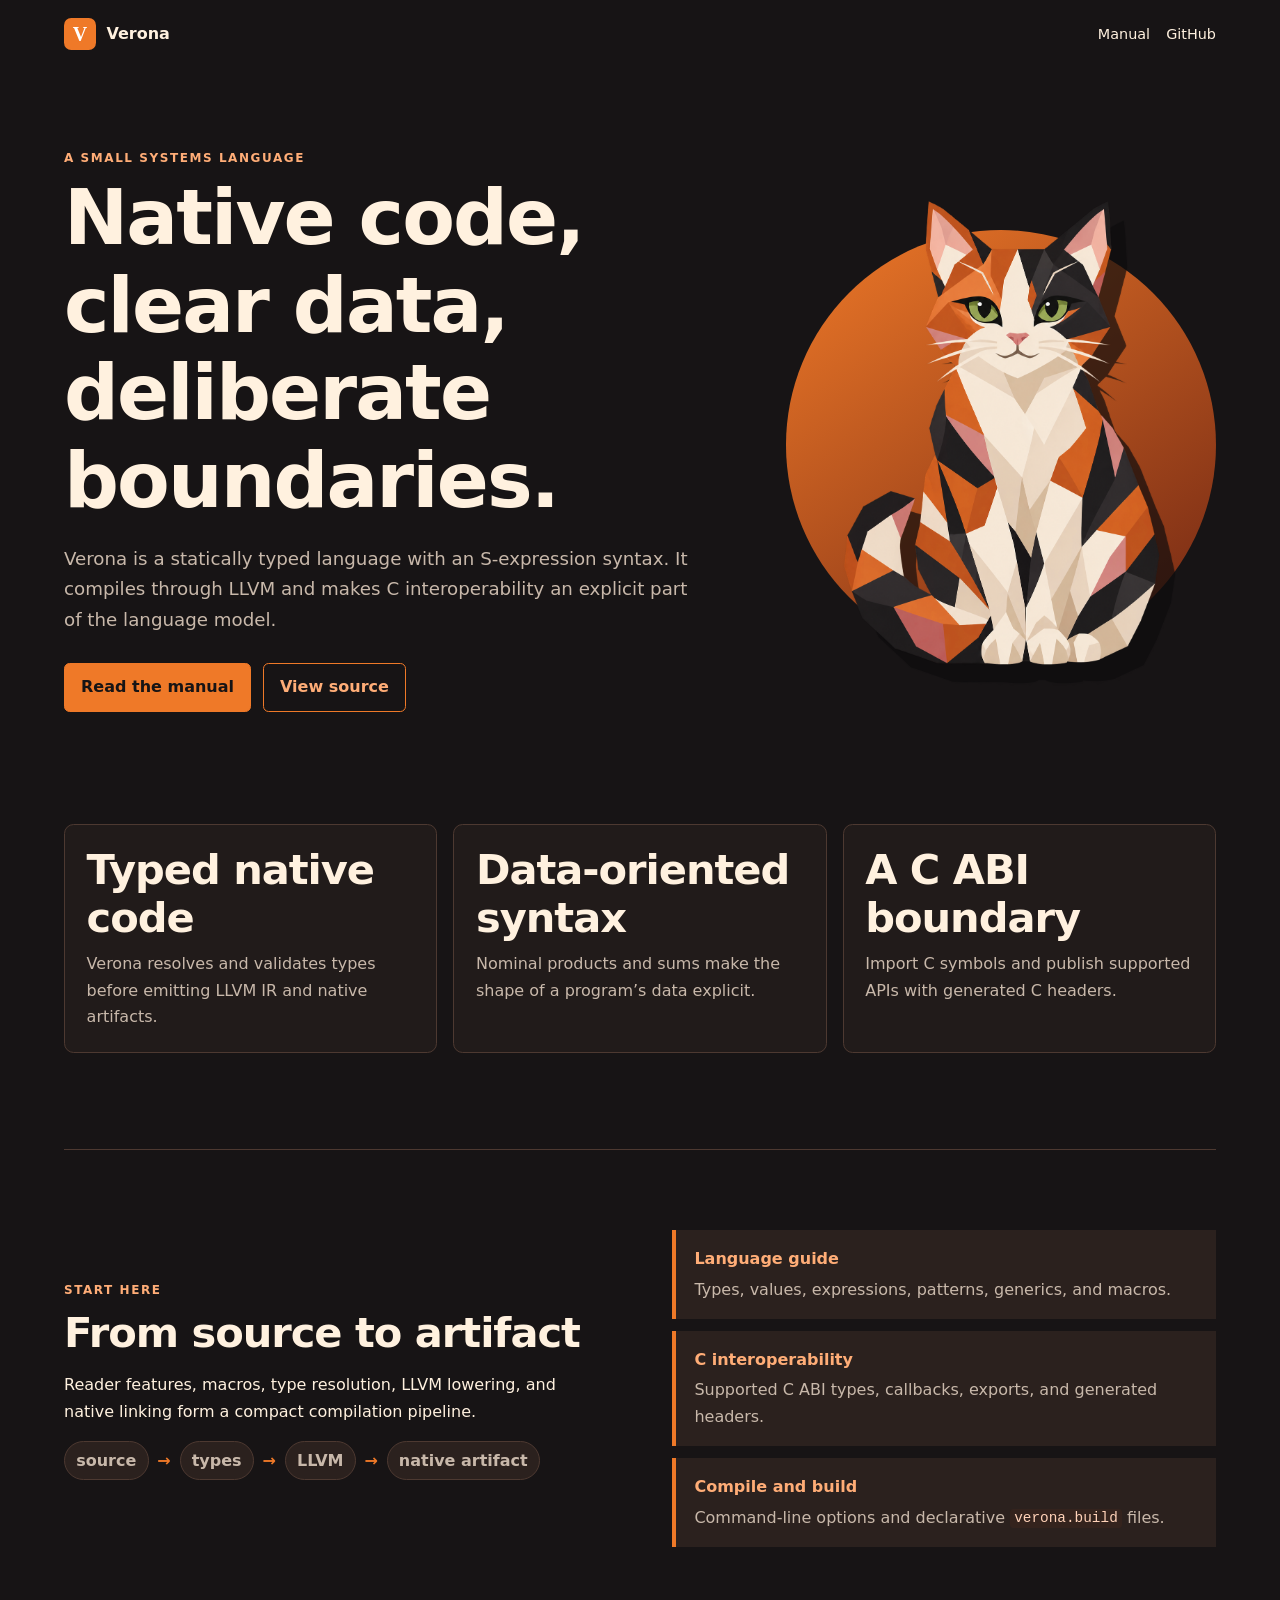
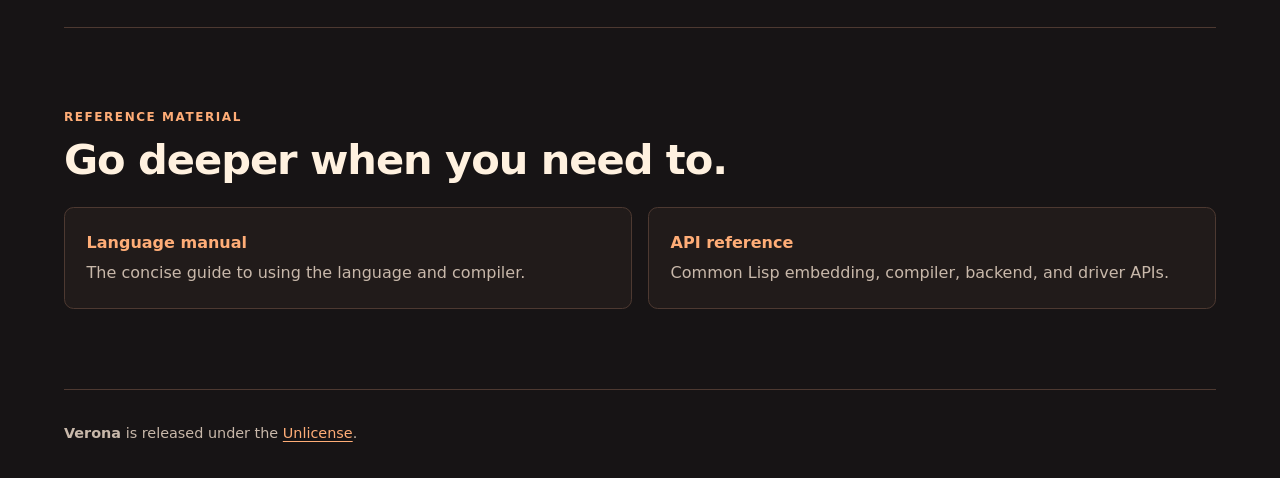
==== index.html @ 543a4e75 "Publish first Verona site" ====
<!doctype html>
<html lang="en">
<head>
  <meta charset="utf-8">
  <meta name="viewport" content="width=device-width, initial-scale=1">
  <meta name="description" content="Verona is a small, statically typed systems programming language that compiles through LLVM.">
  <title>Verona — A small systems language</title>
  <link rel="stylesheet" href="styles.css">
</head>
<body class="landing">
  <a class="skip-link" href="#content">Skip to content</a>
  <header class="site-header">
    <a class="brand" href="./" aria-label="Verona home"><span class="brand-mark" aria-hidden="true">V</span><span>Verona</span></a>
    <nav aria-label="Primary navigation">
      <a href="manual/">Manual</a>
      <a href="https://github.com/diasbruno/verona">GitHub</a>
    </nav>
  </header>

  <main id="content">
    <section class="landing-hero">
      <div>
        <p class="eyebrow">A small systems language</p>
        <h1>Native code, clear data, deliberate boundaries.</h1>
        <p class="lede">Verona is a statically typed language with an S-expression syntax. It compiles through LLVM and makes C interoperability an explicit part of the language model.</p>
        <p class="actions"><a class="button" href="manual/">Read the manual</a><a class="button button-secondary" href="https://github.com/diasbruno/verona">View source</a></p>
      </div>
      <div class="hero-visual">
        <img src="assets/calico.png" alt="A stylized calico cat illustration">
      </div>
    </section>

    <section class="overview" aria-label="Highlights">
      <article><h2>Typed native code</h2><p>Verona resolves and validates types before emitting LLVM IR and native artifacts.</p></article>
      <article><h2>Data-oriented syntax</h2><p>Nominal products and sums make the shape of a program’s data explicit.</p></article>
      <article><h2>A C ABI boundary</h2><p>Import C symbols and publish supported APIs with generated C headers.</p></article>
    </section>

    <section class="section start-grid">
      <div>
        <p class="eyebrow">Start here</p>
        <h2>From source to artifact</h2>
        <p>Reader features, macros, type resolution, LLVM lowering, and native linking form a compact compilation pipeline.</p>
        <p class="flow" aria-label="Compilation pipeline"><span>source</span><b aria-hidden="true">→</b><span>types</span><b aria-hidden="true">→</b><span>LLVM</span><b aria-hidden="true">→</b><span>native artifact</span></p>
      </div>
      <div class="start-links">
        <a href="manual/#language"><strong>Language guide</strong><span>Types, values, expressions, patterns, generics, and macros.</span></a>
        <a href="manual/#c-abi"><strong>C interoperability</strong><span>Supported C ABI types, callbacks, exports, and generated headers.</span></a>
        <a href="manual/#tooling"><strong>Compile and build</strong><span>Command-line options and declarative <code>verona.build</code> files.</span></a>
      </div>
    </section>

    <section class="section resources">
      <p class="eyebrow">Reference material</p>
      <h2>Go deeper when you need to.</h2>
      <div class="resource-grid">
        <a href="manual/"><strong>Language manual</strong><span>The concise guide to using the language and compiler.</span></a>
        <a href="https://github.com/diasbruno/verona/blob/development/docs/API.md"><strong>API reference</strong><span>Common Lisp embedding, compiler, backend, and driver APIs.</span></a>
      </div>
    </section>
  </main>

  <footer><p><strong>Verona</strong> is released under the <a href="https://github.com/diasbruno/verona/blob/development/license">Unlicense</a>.</p></footer>
</body>
</html>
---- styles.css ----
:root { --paper: #171415; --ink: #fff1df; --muted: #c8b8aa; --line: #4d3931; --accent: #ef7928; --accent-dark: #ffad77; --accent-soft: #43251d; --code: #100f10; --code-ink: #fff1df; --leaf: #a7bd73; --panel: #211b1a; --panel-raised: #2b211e; --max-width: 72rem; }
* { box-sizing: border-box; }
html { scroll-behavior: smooth; }
body { margin: 0; color: var(--ink); background: var(--paper); font-family: ui-sans-serif, system-ui, -apple-system, BlinkMacSystemFont, "Segoe UI", sans-serif; font-size: 1rem; line-height: 1.65; }
a { color: var(--accent-dark); text-underline-offset: .18em; } a:hover { color: var(--accent); }
code { padding: .08em .28em; border-radius: .22rem; background: #34231d; color: #ffd2b8; font-family: ui-monospace, SFMono-Regular, Menlo, Consolas, monospace; font-size: .9em; }
pre { margin: 0; padding: 1.25rem; overflow-x: auto; border-radius: .65rem; background: var(--code); color: var(--code-ink); box-shadow: 0 .75rem 2rem rgb(30 41 48 / 12%); line-height: 1.55; } pre code { padding: 0; background: transparent; color: inherit; font-size: .86rem; }
h1, h2, h3, h4 { line-height: 1.14; letter-spacing: -.025em; } h1 { max-width: 18ch; margin: .35rem 0 1.25rem; font-size: clamp(2.45rem, 6vw, 5rem); } h2 { margin: 0; font-size: clamp(1.75rem, 3.5vw, 2.6rem); } h3 { margin: 3rem 0 1rem; font-size: 1.38rem; } h4 { margin: 0 0 .45rem; font-size: 1.02rem; }
.skip-link { position: absolute; top: -4rem; left: 1rem; z-index: 3; padding: .65rem 1rem; border-radius: .3rem; background: var(--ink); color: white; } .skip-link:focus { top: 1rem; }
.site-header { display: flex; align-items: center; justify-content: space-between; width: min(calc(100% - 2.5rem), var(--max-width)); margin: 0 auto; padding: 1.15rem 0; }
.brand { display: inline-flex; align-items: center; gap: .65rem; color: var(--ink); font-weight: 800; text-decoration: none; } .brand:hover { color: var(--ink); } .brand-mark { display: grid; width: 2rem; height: 2rem; place-items: center; border-radius: .45rem; background: var(--accent); color: white; font-family: Georgia, serif; font-size: 1.25rem; }
nav { display: flex; flex-wrap: wrap; gap: 1rem; font-size: .9rem; } nav a { color: var(--ink); text-decoration: none; } nav a:hover { color: var(--accent); }
main { width: min(calc(100% - 2.5rem), var(--max-width)); margin: 0 auto; }.landing-hero { display: grid; grid-template-columns: 1.25fr .85fr; gap: clamp(2rem, 7vw, 6rem); align-items: center; min-height: 33rem; padding: 5rem 0 6rem; }.hero-visual { position: relative; display: grid; place-items: end center; min-height: 30rem; isolation: isolate; }.hero-visual::before { content: ""; position: absolute; z-index: -2; top: 2rem; left: 50%; width: min(29rem, 100%); aspect-ratio: 1; border-radius: 50%; background: linear-gradient(145deg, var(--accent), #6f2513); transform: translateX(-50%); }.hero-visual img { position: relative; z-index: 1; display: block; width: min(100%, 25rem); max-height: 30rem; object-fit: contain; object-position: bottom; filter: drop-shadow(1rem 1.2rem 0 rgb(13 12 13 / 70%)); }.manual-intro { padding: 4rem 0 4.5rem; }.lede { max-width: 58ch; color: var(--muted); font-size: 1.14rem; }.eyebrow { margin: 0; color: var(--accent-dark); font-size: .75rem; font-weight: 800; letter-spacing: .13em; text-transform: uppercase; }.actions { display: flex; flex-wrap: wrap; gap: .75rem; margin-top: 1.8rem; }.button { display: inline-block; padding: .62rem 1rem; border: 1px solid var(--accent); border-radius: .35rem; background: var(--accent); color: #171415; font-weight: 800; text-decoration: none; }.button:hover { background: var(--accent-dark); color: #171415; }.button-secondary { background: transparent; color: var(--accent-dark); }.button-secondary:hover { background: var(--accent-soft); color: var(--accent-dark); }
.overview, .feature-grid, .reserved-grid, .resource-grid { display: grid; grid-template-columns: repeat(3, 1fr); gap: 1rem; }.resource-grid { grid-template-columns: repeat(2, minmax(0, 1fr)); }.overview { margin: 0 0 6rem; }.overview article, .feature-grid article, .reserved-grid article, .resource-grid a { padding: 1.35rem; border: 1px solid var(--line); border-radius: .6rem; background: var(--panel); }.overview h2 { padding-bottom: .65rem; }.overview p, .feature-grid p, .reserved-grid p { margin: 0; color: var(--muted); }.resource-grid a, .start-links a { display: grid; gap: .25rem; text-decoration: none; }.resource-grid span, .start-links span { color: var(--muted); }.section { padding: 5rem 0; border-top: 1px solid var(--line); }.start-grid { display: grid; grid-template-columns: 1fr 1fr; gap: 4rem; align-items: center; }.start-grid h2 { margin-top: .5rem; }.resources h2 { margin-top: .5rem; padding-bottom: 1.5rem; }.start-links { display: grid; gap: .75rem; }.start-links a { padding: 1rem 1.15rem; border-left: .25rem solid var(--accent); background: var(--panel-raised); }.flow { display: flex; flex-wrap: wrap; align-items: center; gap: .55rem; color: var(--muted); font-weight: 650; }.flow span { padding: .35rem .7rem; border: 1px solid var(--line); border-radius: 999px; background: var(--panel-raised); }.flow b { color: var(--accent); }.toc { gap: .6rem; margin-top: 2rem; }.toc a { padding: .35rem .7rem; border: 1px solid var(--line); border-radius: 999px; background: var(--panel-raised); }.two-columns { display: grid; grid-template-columns: repeat(2, minmax(0, 1fr)); gap: 1.25rem; margin-top: 1.75rem; }.two-columns h3 { margin-top: 0; }.compact-list { padding-left: 1.2rem; }.compact-list li + li { margin-top: .65rem; }.table-scroll { overflow-x: auto; margin: 1.25rem 0; border: 1px solid var(--line); border-radius: .6rem; }table { width: 100%; border-collapse: collapse; min-width: 43rem; }th, td { padding: .8rem 1rem; border-bottom: 1px solid var(--line); text-align: left; vertical-align: top; }th { background: #352721; color: #ffe6d0; font-size: .82rem; letter-spacing: .035em; text-transform: uppercase; }tr:last-child td { border-bottom: 0; }.feature-grid { grid-template-columns: repeat(4, 1fr); }.reserved-grid { grid-template-columns: repeat(3, 1fr); }.note { margin: 1.5rem 0; padding: 1rem 1.15rem; border-left: .3rem solid var(--accent); background: var(--accent-soft); }.limits { padding-bottom: 6rem; }footer { display: flex; justify-content: space-between; gap: 1.5rem; width: min(calc(100% - 2.5rem), var(--max-width)); margin: 0 auto; padding: 2rem 0; border-top: 1px solid var(--line); color: var(--muted); font-size: .9rem; }footer p { margin: 0; }
@media (max-width: 760px) { .site-header { align-items: flex-start; gap: 1rem; } nav { justify-content: flex-end; gap: .45rem .85rem; }.landing-hero, .start-grid { grid-template-columns: 1fr; min-height: 0; gap: 2rem; }.landing-hero { padding: 3.25rem 0 4rem; }.hero-visual { min-height: 24rem; max-width: 27rem; }.hero-visual::before { top: 1rem; }.hero-visual img { max-height: 24rem; }.overview, .feature-grid, .reserved-grid, .resource-grid, .two-columns { grid-template-columns: 1fr; }.overview { margin-bottom: 4rem; }.section { padding: 3.75rem 0; }footer { display: block; }footer p + p { margin-top: .75rem; }}
@media (max-width: 450px) { .site-header, main, footer { width: min(calc(100% - 1.5rem), var(--max-width)); }.brand { font-size: .95rem; }nav { font-size: .78rem; }}
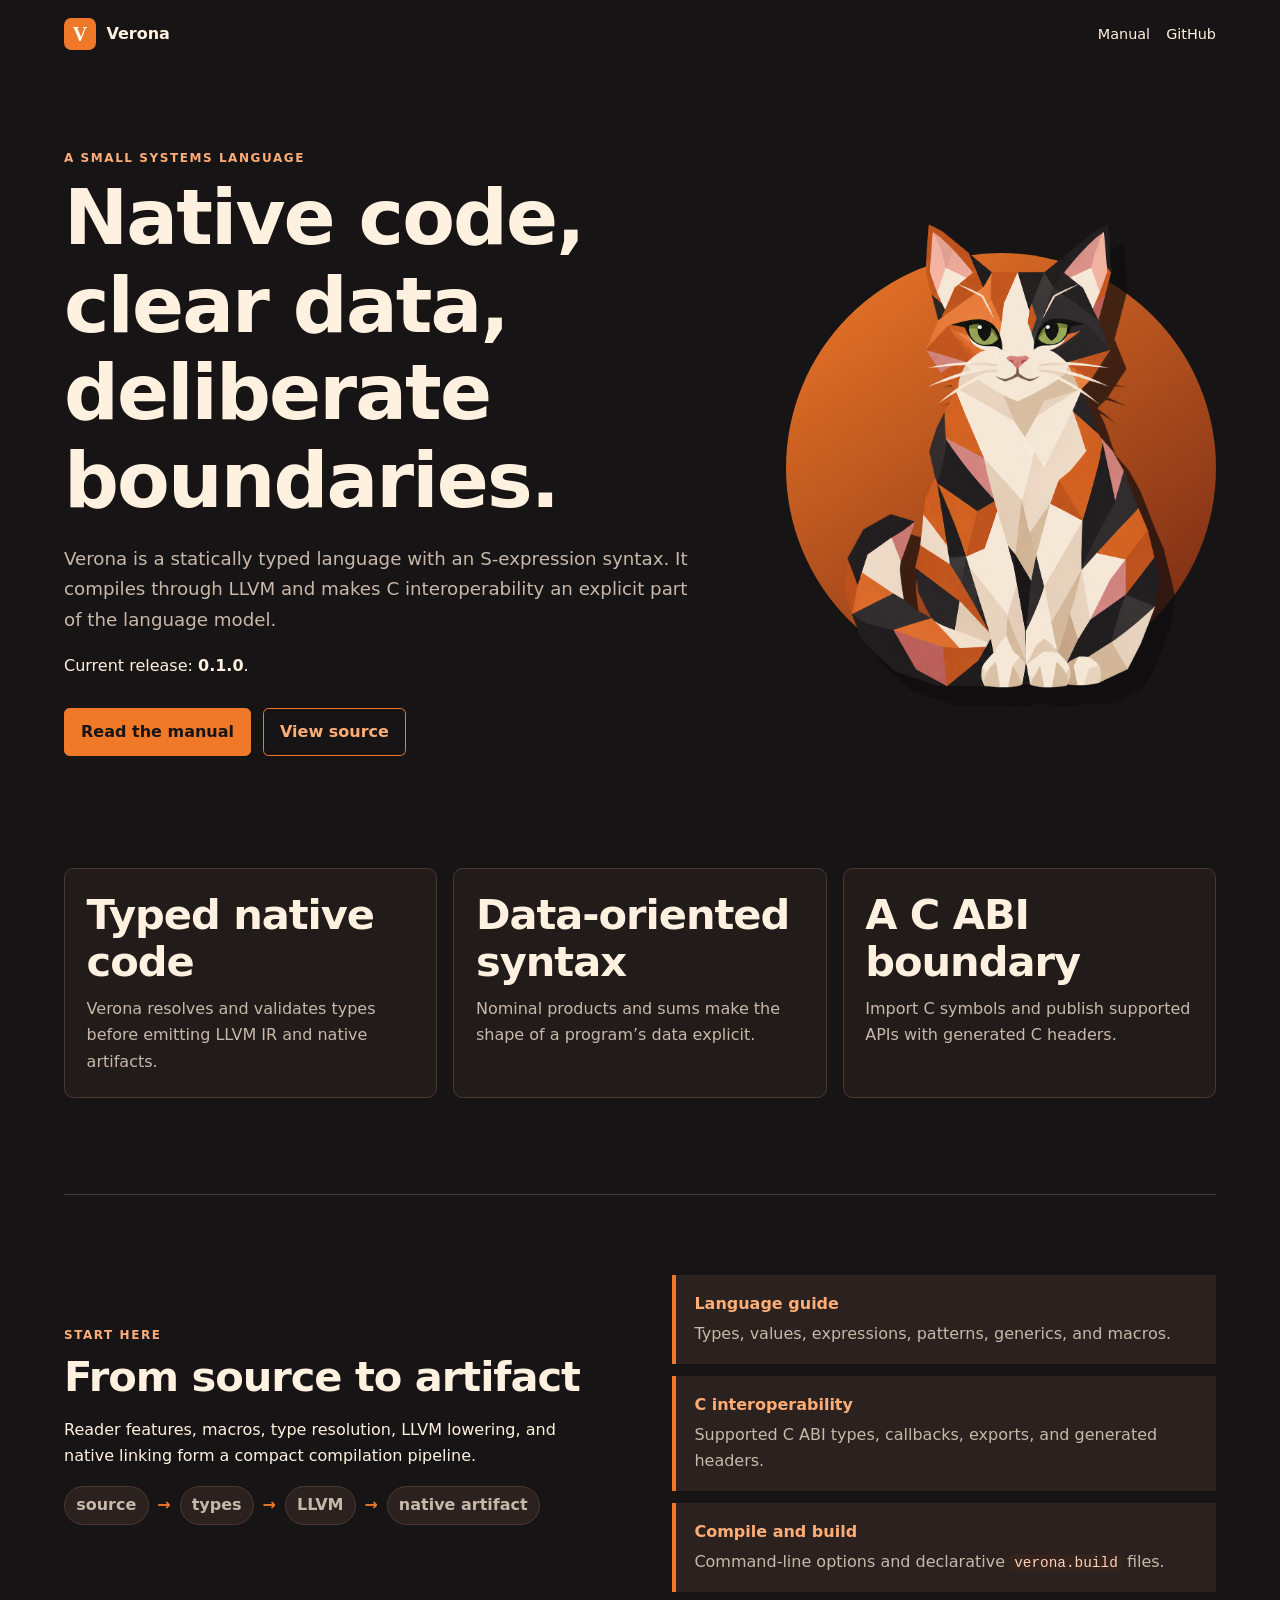
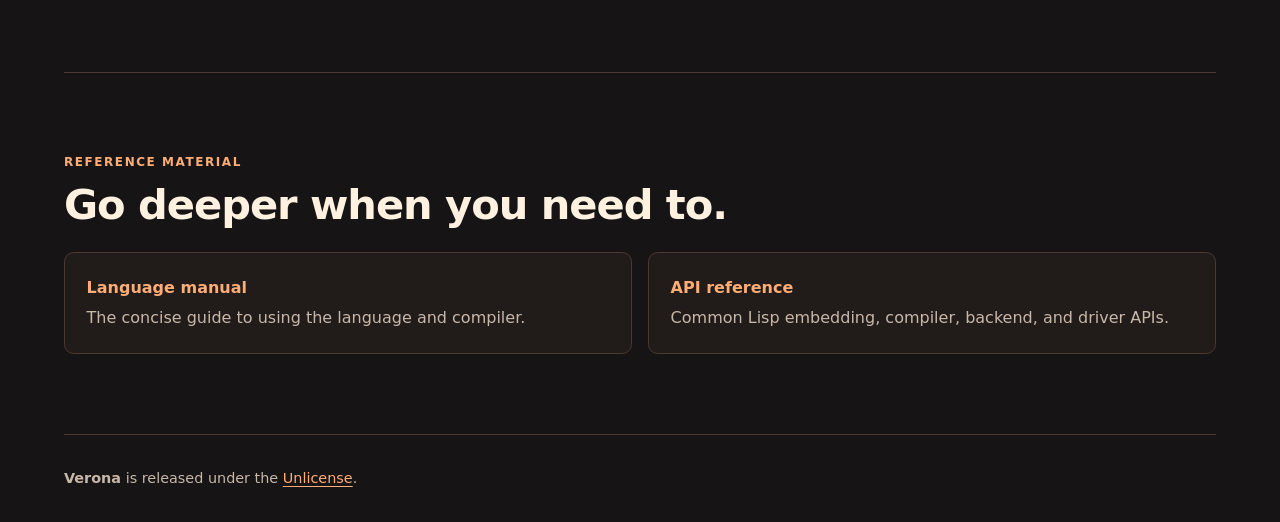
==== commit 8bc38a8a: "Document Verona 0.1.0 release" ====
--- a/index.html
+++ b/index.html
@@ -23,6 +23,7 @@
         <p class="eyebrow">A small systems language</p>
         <h1>Native code, clear data, deliberate boundaries.</h1>
         <p class="lede">Verona is a statically typed language with an S-expression syntax. It compiles through LLVM and makes C interoperability an explicit part of the language model.</p>
+        <p>Current release: <strong>0.1.0</strong>.</p>
         <p class="actions"><a class="button" href="manual/">Read the manual</a><a class="button button-secondary" href="https://github.com/diasbruno/verona">View source</a></p>
       </div>
       <div class="hero-visual">
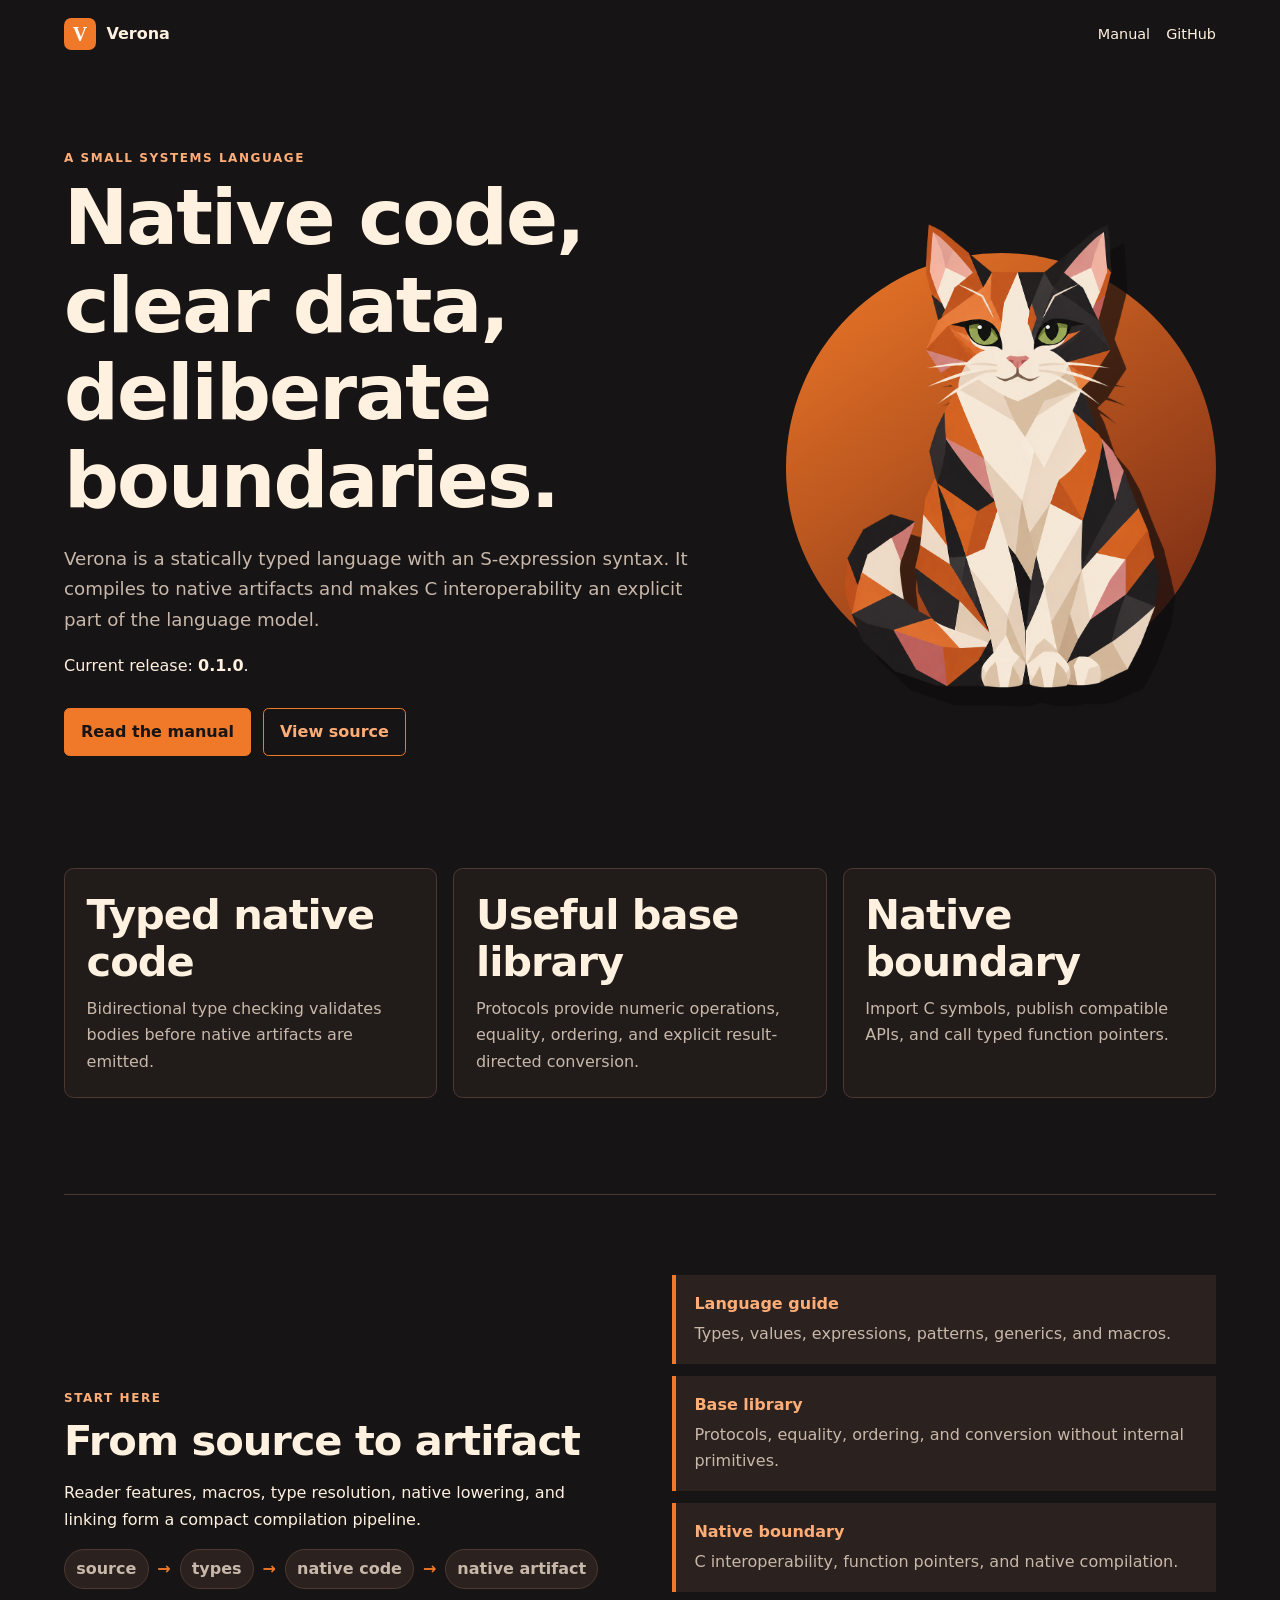
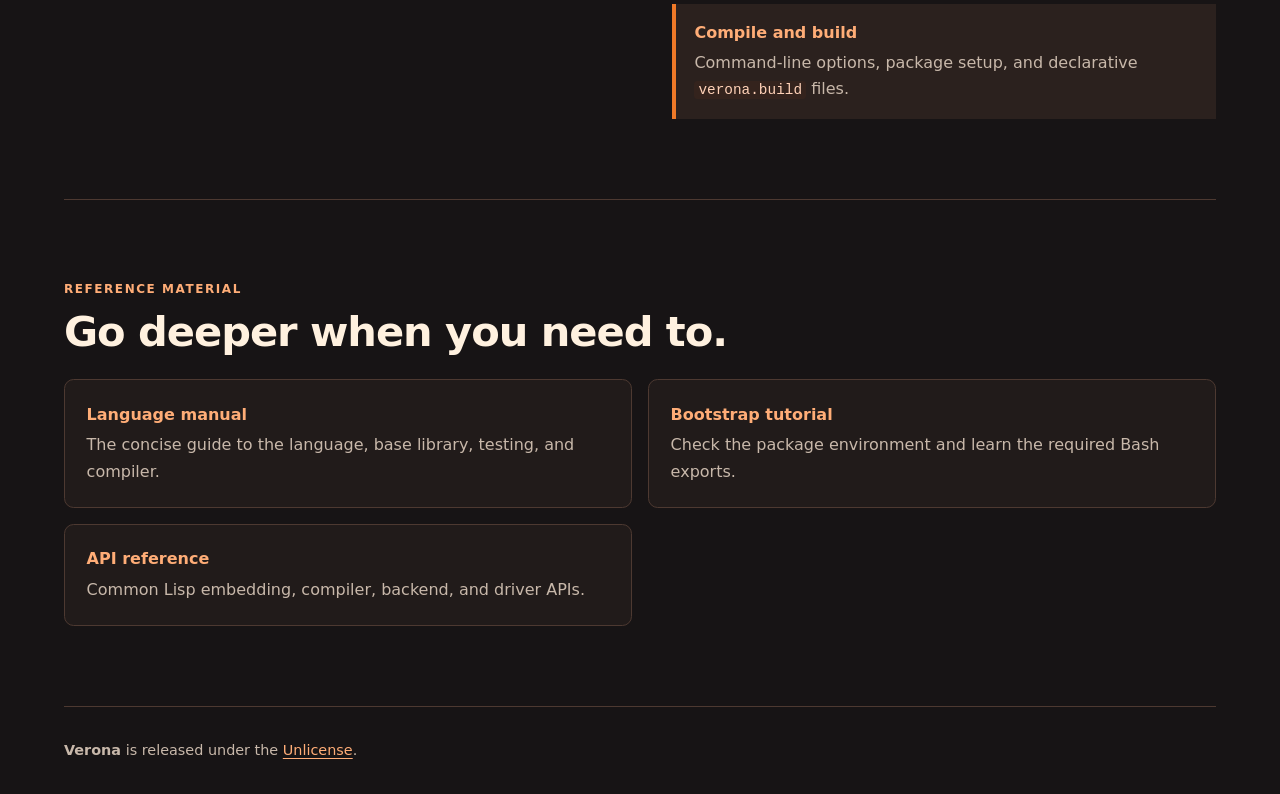
==== commit 584894a1: "Reorganize website manual" ====
--- a/index.html
+++ b/index.html
@@ -3,7 +3,7 @@
 <head>
   <meta charset="utf-8">
   <meta name="viewport" content="width=device-width, initial-scale=1">
-  <meta name="description" content="Verona is a small, statically typed systems programming language that compiles through LLVM.">
+  <meta name="description" content="Verona is a small, statically typed systems programming language that compiles to native artifacts.">
   <title>Verona — A small systems language</title>
   <link rel="stylesheet" href="styles.css">
 </head>
@@ -22,7 +22,7 @@
       <div>
         <p class="eyebrow">A small systems language</p>
         <h1>Native code, clear data, deliberate boundaries.</h1>
-        <p class="lede">Verona is a statically typed language with an S-expression syntax. It compiles through LLVM and makes C interoperability an explicit part of the language model.</p>
+        <p class="lede">Verona is a statically typed language with an S-expression syntax. It compiles to native artifacts and makes C interoperability an explicit part of the language model.</p>
         <p>Current release: <strong>0.1.0</strong>.</p>
         <p class="actions"><a class="button" href="manual/">Read the manual</a><a class="button button-secondary" href="https://github.com/diasbruno/verona">View source</a></p>
       </div>
@@ -32,22 +32,23 @@
     </section>
 
     <section class="overview" aria-label="Highlights">
-      <article><h2>Typed native code</h2><p>Verona resolves and validates types before emitting LLVM IR and native artifacts.</p></article>
-      <article><h2>Data-oriented syntax</h2><p>Nominal products and sums make the shape of a program’s data explicit.</p></article>
-      <article><h2>A C ABI boundary</h2><p>Import C symbols and publish supported APIs with generated C headers.</p></article>
+      <article><h2>Typed native code</h2><p>Bidirectional type checking validates bodies before native artifacts are emitted.</p></article>
+      <article><h2>Useful base library</h2><p>Protocols provide numeric operations, equality, ordering, and explicit result-directed conversion.</p></article>
+      <article><h2>Native boundary</h2><p>Import C symbols, publish compatible APIs, and call typed function pointers.</p></article>
     </section>
 
     <section class="section start-grid">
       <div>
         <p class="eyebrow">Start here</p>
         <h2>From source to artifact</h2>
-        <p>Reader features, macros, type resolution, LLVM lowering, and native linking form a compact compilation pipeline.</p>
-        <p class="flow" aria-label="Compilation pipeline"><span>source</span><b aria-hidden="true">→</b><span>types</span><b aria-hidden="true">→</b><span>LLVM</span><b aria-hidden="true">→</b><span>native artifact</span></p>
+        <p>Reader features, macros, type resolution, native lowering, and linking form a compact compilation pipeline.</p>
+        <p class="flow" aria-label="Compilation pipeline"><span>source</span><b aria-hidden="true">→</b><span>types</span><b aria-hidden="true">→</b><span>native code</span><b aria-hidden="true">→</b><span>native artifact</span></p>
       </div>
       <div class="start-links">
         <a href="manual/#language"><strong>Language guide</strong><span>Types, values, expressions, patterns, generics, and macros.</span></a>
-        <a href="manual/#c-abi"><strong>C interoperability</strong><span>Supported C ABI types, callbacks, exports, and generated headers.</span></a>
-        <a href="manual/#tooling"><strong>Compile and build</strong><span>Command-line options and declarative <code>verona.build</code> files.</span></a>
+        <a href="manual/#libraries"><strong>Base library</strong><span>Protocols, equality, ordering, and conversion without internal primitives.</span></a>
+        <a href="manual/#native"><strong>Native boundary</strong><span>C interoperability, function pointers, and native compilation.</span></a>
+        <a href="manual/#tooling"><strong>Compile and build</strong><span>Command-line options, package setup, and declarative <code>verona.build</code> files.</span></a>
       </div>
     </section>
 
@@ -55,7 +56,8 @@
       <p class="eyebrow">Reference material</p>
       <h2>Go deeper when you need to.</h2>
       <div class="resource-grid">
-        <a href="manual/"><strong>Language manual</strong><span>The concise guide to using the language and compiler.</span></a>
+        <a href="manual/"><strong>Language manual</strong><span>The concise guide to the language, base library, testing, and compiler.</span></a>
+        <a href="https://github.com/diasbruno/verona/tree/development/projects/bootstrap"><strong>Bootstrap tutorial</strong><span>Check the package environment and learn the required Bash exports.</span></a>
         <a href="https://github.com/diasbruno/verona/blob/development/docs/API.md"><strong>API reference</strong><span>Common Lisp embedding, compiler, backend, and driver APIs.</span></a>
       </div>
     </section>
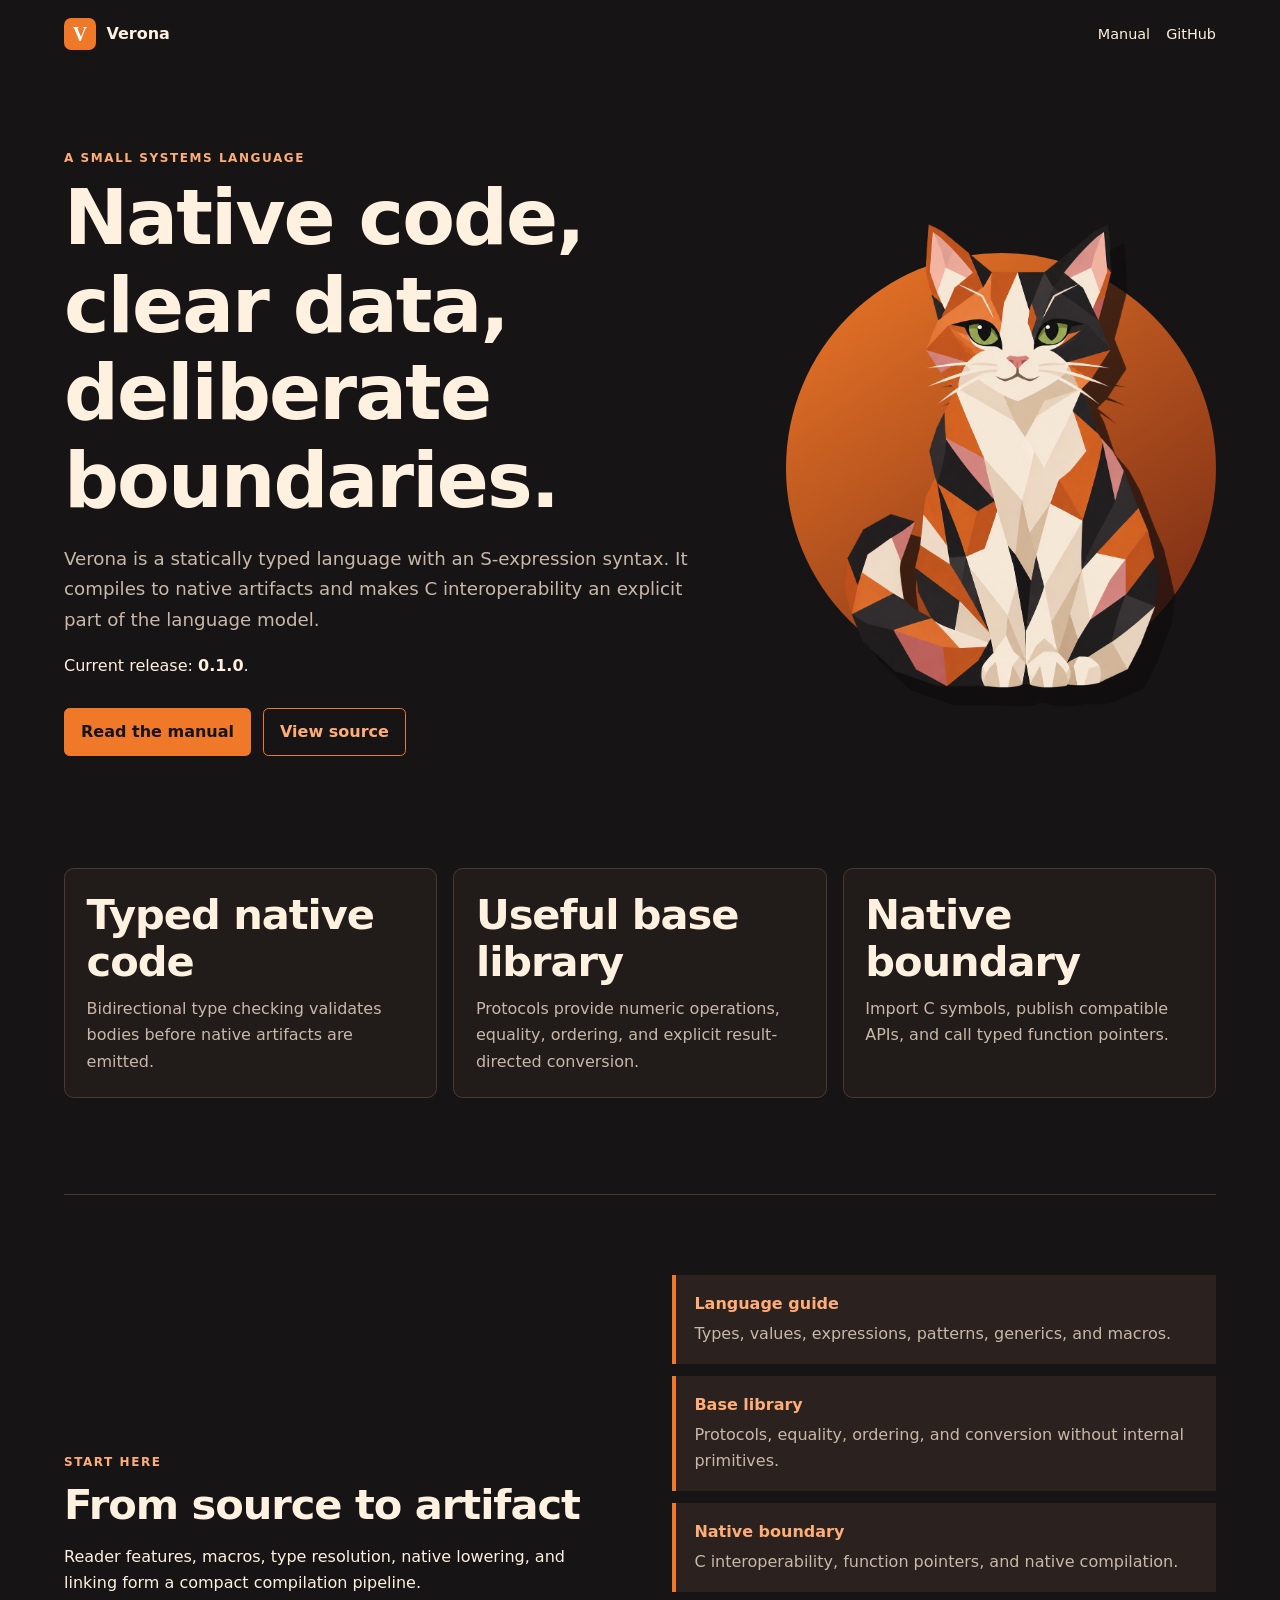
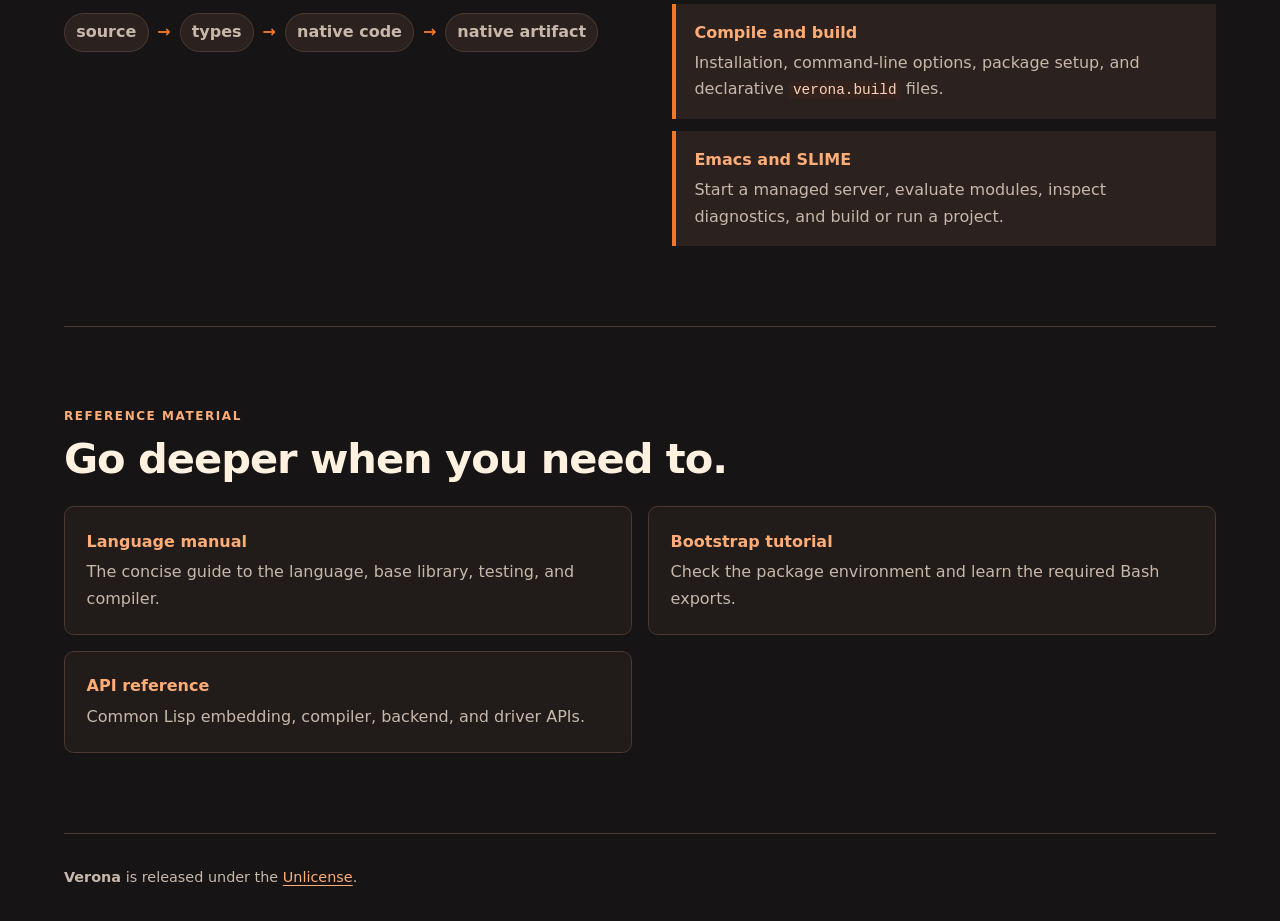
==== commit e6211869: "Document installation and the Emacs SLIME workflow" ====
--- a/index.html
+++ b/index.html
@@ -48,7 +48,8 @@
         <a href="manual/#language"><strong>Language guide</strong><span>Types, values, expressions, patterns, generics, and macros.</span></a>
         <a href="manual/#libraries"><strong>Base library</strong><span>Protocols, equality, ordering, and conversion without internal primitives.</span></a>
         <a href="manual/#native"><strong>Native boundary</strong><span>C interoperability, function pointers, and native compilation.</span></a>
-        <a href="manual/#tooling"><strong>Compile and build</strong><span>Command-line options, package setup, and declarative <code>verona.build</code> files.</span></a>
+        <a href="manual/#tooling"><strong>Compile and build</strong><span>Installation, command-line options, package setup, and declarative <code>verona.build</code> files.</span></a>
+        <a href="manual/#editor"><strong>Emacs and SLIME</strong><span>Start a managed server, evaluate modules, inspect diagnostics, and build or run a project.</span></a>
       </div>
     </section>
 
